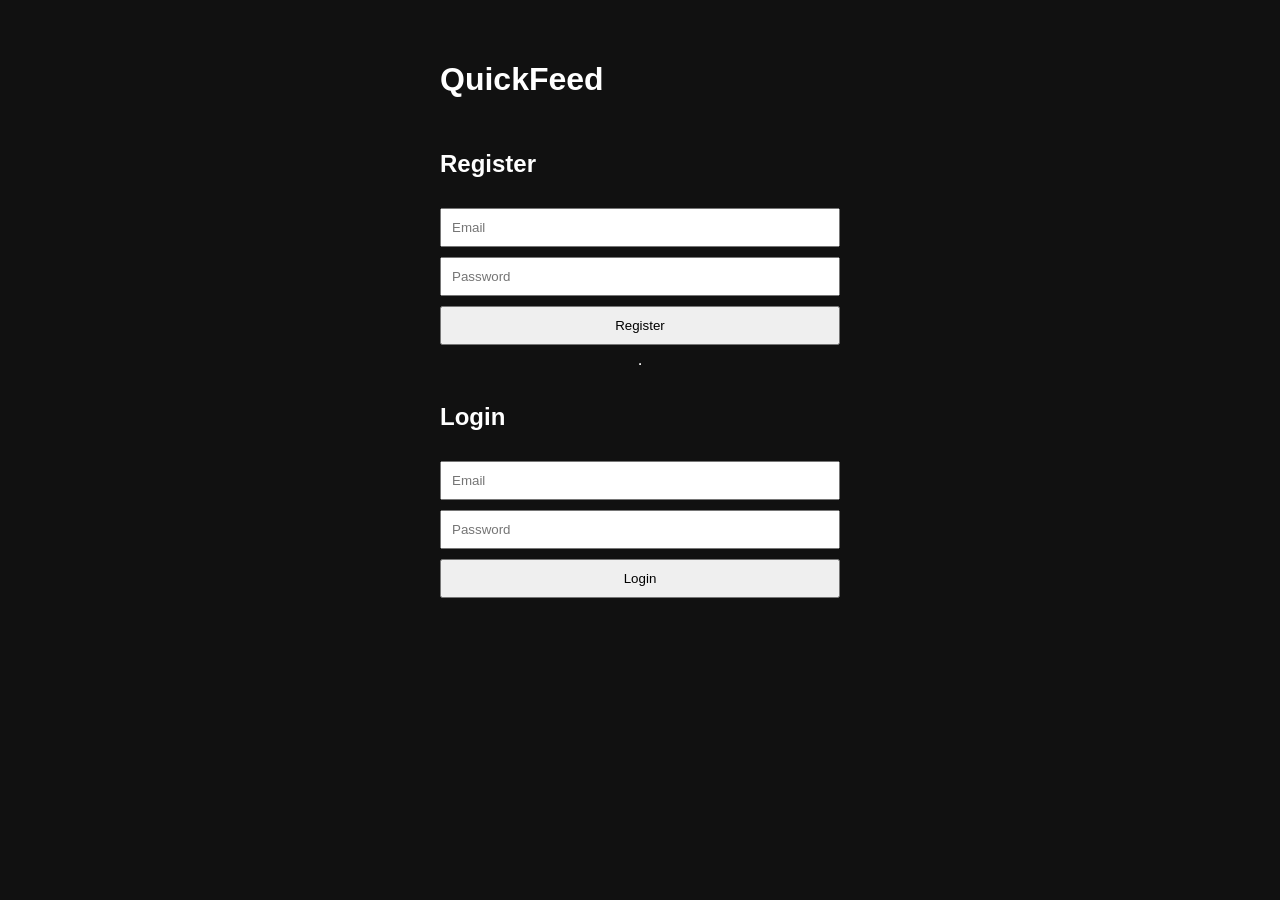
==== frontend/pages/dashboard.html @ 104908d1 "frontend simples completo" ====
<!DOCTYPE html>
<html lang="en">
<head>

  <meta charset="UTF-8">

  <meta
    name="viewport"
    content="width=device-width, initial-scale=1.0"
  >

  <title>Dashboard</title>

  <link rel="stylesheet" href="../css/style.css">

</head>

<body>

  <div class="container">

    <h1>Dashboard</h1>

    <button onclick="logout()">
      Logout
    </button>

    <hr>

    <h2>Create Company</h2>

    <input
      id="companyName"
      placeholder="Company Name"
    >

    <button onclick="createCompany()">
      Create Company
    </button>

    <hr>

    <h2>Your Companies</h2>

    <div id="companies"></div>

    <hr>

    <h2>Feedbacks</h2>S

    <div id="feedbacks"></div>

    <pre id="output"></pre>

  </div>

  <script src="../js/api.js"></script>
  <script src="../js/dashboard.js"></script>

</body>
</html>
---- frontend/css/style.css ----
body {
  font-family: Arial;
  background: #111;
  color: white;
}

.container {
  width: 400px;
  margin: 40px auto;

  display: flex;
  flex-direction: column;
  gap: 10px;
}

input,
button {
  padding: 10px;
}

button {
  cursor: pointer;
}
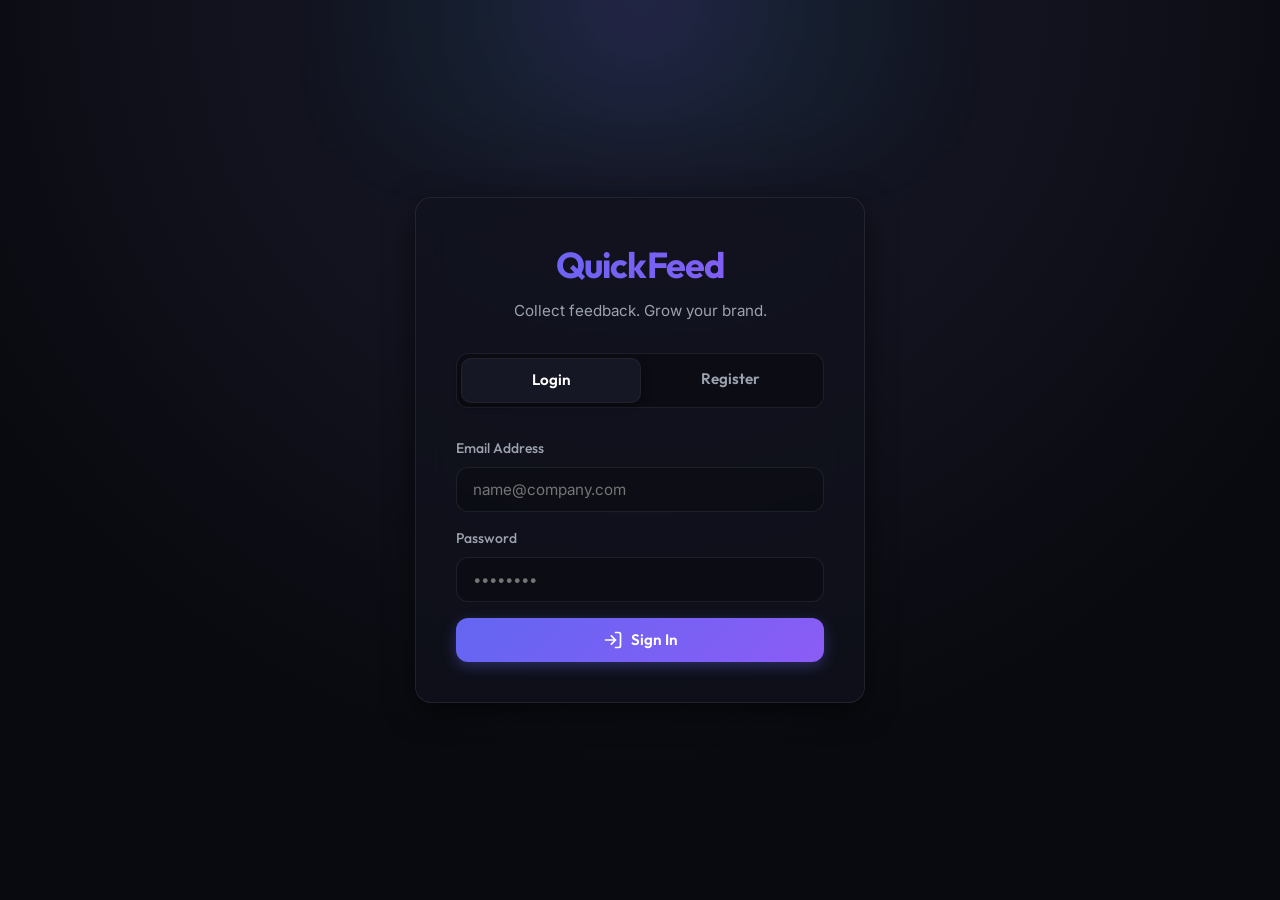
==== commit 9332be0a: "frontend melhorado" ====
--- a/frontend/pages/dashboard.html
+++ b/frontend/pages/dashboard.html
@@ -1,58 +1,81 @@
 <!DOCTYPE html>
 <html lang="en">
 <head>
-
   <meta charset="UTF-8">
-
-  <meta
-    name="viewport"
-    content="width=device-width, initial-scale=1.0"
-  >
-
-  <title>Dashboard</title>
-
+  <meta name="viewport" content="width=device-width, initial-scale=1.0">
+  <title>QuickFeed - Dashboard</title>
   <link rel="stylesheet" href="../css/style.css">
-
 </head>
-
 <body>
 
-  <div class="container">
+  <div class="hero-glow"></div>
 
-    <h1>Dashboard</h1>
+  <header class="container dashboard-header">
+    <div class="logo-container">
+      <svg width="28" height="28" viewBox="0 0 24 24" fill="none" xmlns="http://www.w3.org/2000/svg">
+        <path d="M12 2C6.48 2 2 6.48 2 12C2 17.52 6.48 22 12 22C17.52 22 22 17.52 22 12C22 6.48 17.52 2 12 2ZM13 17H11V15H13V17ZM13 13H11V7H13V13Z" fill="url(#logoGrad)" />
+        <defs>
+          <linearGradient id="logoGrad" x1="2" y1="2" x2="22" y2="22" gradientUnits="userSpaceOnUse">
+            <stop stop-color="#6366f1" />
+            <stop offset="1" stop-color="#8b5cf6" />
+          </linearGradient>
+        </defs>
+      </svg>
+      <span class="logo-text">QuickFeed</span>
+    </div>
+    
+    <div class="dashboard-user">
+      <span class="badge badge-primary">Workspace</span>
+      <button onclick="logout()" class="danger" style="padding: 8px 16px; font-size: 0.875rem;">
+        <svg width="16" height="16" viewBox="0 0 24 24" fill="none" stroke="currentColor" stroke-width="2.5" stroke-linecap="round" stroke-linejoin="round">
+          <path d="M9 21H5a2 2 0 0 1-2-2V5a2 2 0 0 1 2-2h4"></path>
+          <polyline points="16 17 21 12 16 7"></polyline>
+          <line x1="21" y1="12" x2="9" y2="12"></line>
+        </svg>
+        Logout
+      </button>
+    </div>
+  </header>
 
-    <button onclick="logout()">
-      Logout
-    </button>
+  <main class="container dashboard-grid">
+    <!-- Left Column: Company Management -->
+    <div style="display: flex; flex-direction: column; gap: 24px;">
+      <!-- Create Company Card -->
+      <section class="dashboard-pane glass-panel">
+        <h2>Create Company</h2>
+        <div class="form-group" style="margin-bottom: 8px;">
+          <label for="companyName">Company Name</label>
+          <input id="companyName" placeholder="e.g. Acme Corp">
+        </div>
+        <button onclick="createCompany()" class="primary">
+          <svg width="18" height="18" viewBox="0 0 24 24" fill="none" stroke="currentColor" stroke-width="2" stroke-linecap="round" stroke-linejoin="round">
+            <line x1="12" y1="5" x2="12" y2="19"></line>
+            <line x1="5" y1="12" x2="19" y2="12"></line>
+          </svg>
+          Create Company
+        </button>
+        <pre id="output"></pre>
+      </section>
 
-    <hr>
+      <!-- Your Companies Card -->
+      <section class="dashboard-pane glass-panel">
+        <h2>Your Companies</h2>
+        <div id="companies">
+          <!-- Dynamically filled -->
+        </div>
+      </section>
+    </div>
 
-    <h2>Create Company</h2>
-
-    <input
-      id="companyName"
-      placeholder="Company Name"
-    >
-
-    <button onclick="createCompany()">
-      Create Company
-    </button>
-
-    <hr>
-
-    <h2>Your Companies</h2>
-
-    <div id="companies"></div>
-
-    <hr>
-
-    <h2>Feedbacks</h2>S
-
-    <div id="feedbacks"></div>
-
-    <pre id="output"></pre>
-
-  </div>
+    <!-- Right Column: Feedbacks Logs -->
+    <section class="dashboard-pane glass-panel">
+      <h2>Feedbacks</h2>
+      <div id="feedbacks">
+        <p style="color: var(--text-muted); font-style: italic; text-align: center; padding: 20px 0;">
+          Select a company from the list to view its feedbacks.
+        </p>
+      </div>
+    </section>
+  </main>
 
   <script src="../js/api.js"></script>
   <script src="../js/dashboard.js"></script>
--- a/frontend/css/style.css
+++ b/frontend/css/style.css
@@ -1,24 +1,649 @@
+@import url('https://fonts.googleapis.com/css2?family=Inter:wght@300;400;500;600;700&family=Outfit:wght@400;500;600;700;800&display=swap');
+
+:root {
+  --bg-color: #090a0f;
+  --bg-gradient: radial-gradient(circle at 50% 0%, #1a1b2d 0%, #090a0f 70%);
+  --surface-color: rgba(17, 18, 28, 0.75);
+  --surface-hover: rgba(25, 27, 41, 0.85);
+  --border-color: rgba(255, 255, 255, 0.08);
+  --border-focus: rgba(99, 102, 241, 0.5);
+  
+  --primary-color: #6366f1;
+  --primary-gradient: linear-gradient(135deg, #6366f1 0%, #8b5cf6 100%);
+  --secondary-color: #06b6d4;
+  --secondary-gradient: linear-gradient(135deg, #06b6d4 0%, #3b82f6 100%);
+  
+  --text-primary: #ffffff;
+  --text-secondary: #9ca3af;
+  --text-muted: #6b7280;
+  
+  --success: #10b981;
+  --success-bg: rgba(16, 185, 129, 0.15);
+  --error: #f43f5e;
+  --error-bg: rgba(244, 63, 94, 0.15);
+  
+  --shadow-sm: 0 2px 8px rgba(0, 0, 0, 0.4);
+  --shadow-md: 0 8px 30px rgba(0, 0, 0, 0.5);
+  --shadow-lg: 0 15px 40px rgba(0, 0, 0, 0.6);
+  --shadow-glow: 0 0 20px rgba(99, 102, 241, 0.25);
+  
+  --transition-fast: 0.15s ease;
+  --transition-normal: 0.25s cubic-bezier(0.4, 0, 0.2, 1);
+  --radius-sm: 8px;
+  --radius-md: 12px;
+  --radius-lg: 16px;
+  --radius-full: 9999px;
+  
+  --font-heading: 'Outfit', -apple-system, BlinkMacSystemFont, "Segoe UI", Roboto, sans-serif;
+  --font-body: 'Inter', -apple-system, BlinkMacSystemFont, "Segoe UI", Roboto, sans-serif;
+}
+
+
+* {
+  box-sizing: border-box;
+  margin: 0;
+  padding: 0;
+}
 
 body {
-  font-family: Arial;
-  background: #111;
+  font-family: var(--font-body);
+  background-color: var(--bg-color);
+  background-image: var(--bg-gradient);
+  color: var(--text-primary);
+  min-height: 100vh;
+  line-height: 1.5;
+  -webkit-font-smoothing: antialiased;
+  display: flex;
+  flex-direction: column;
+}
+
+
+::-webkit-scrollbar {
+  width: 8px;
+  height: 8px;
+}
+
+::-webkit-scrollbar-track {
+  background: var(--bg-color);
+}
+
+::-webkit-scrollbar-thumb {
+  background: rgba(255, 255, 255, 0.1);
+  border-radius: var(--radius-full);
+}
+
+::-webkit-scrollbar-thumb:hover {
+  background: rgba(255, 255, 255, 0.2);
+}
+
+
+h1, h2, h3, h4 {
+  font-family: var(--font-heading);
+  font-weight: 700;
+  letter-spacing: -0.025em;
+  color: var(--text-primary);
+}
+
+p {
+  color: var(--text-secondary);
+}
+
+a {
+  color: var(--secondary-color);
+  text-decoration: none;
+  transition: color var(--transition-fast);
+}
+
+a:hover {
+  color: #22d3ee;
+  text-decoration: underline;
+}
+
+hr {
+  border: 0;
+  height: 1px;
+  background: var(--border-color);
+  margin: 20px 0;
+}
+
+
+.container {
+  width: 100%;
+  max-width: 1200px;
+  margin: 0 auto;
+  padding: 24px;
+  flex: 1;
+}
+
+
+.glass-panel {
+  background: var(--surface-color);
+  backdrop-filter: blur(16px);
+  -webkit-backdrop-filter: blur(16px);
+  border: 1px solid var(--border-color);
+  border-radius: var(--radius-lg);
+  box-shadow: var(--shadow-md);
+  transition: border-color var(--transition-normal), box-shadow var(--transition-normal);
+}
+
+.glass-panel:hover {
+  border-color: rgba(255, 255, 255, 0.15);
+}
+
+
+.form-group {
+  display: flex;
+  flex-direction: column;
+  gap: 8px;
+  margin-bottom: 16px;
+  width: 100%;
+}
+
+.form-group label {
+  font-size: 0.875rem;
+  font-weight: 500;
+  color: var(--text-secondary);
+  font-family: var(--font-heading);
+}
+
+input, textarea {
+  width: 100%;
+  padding: 12px 16px;
+  background: rgba(0, 0, 0, 0.2);
+  border: 1px solid var(--border-color);
+  border-radius: var(--radius-md);
+  color: var(--text-primary);
+  font-family: var(--font-body);
+  font-size: 0.95rem;
+  outline: none;
+  transition: border-color var(--transition-fast), box-shadow var(--transition-fast);
+}
+
+input:focus, textarea:focus {
+  border-color: var(--primary-color);
+  box-shadow: var(--shadow-glow);
+}
+
+textarea {
+  min-height: 120px;
+  resize: vertical;
+}
+
+
+button, .btn {
+  display: inline-flex;
+  align-items: center;
+  justify-content: center;
+  padding: 12px 24px;
+  border-radius: var(--radius-md);
+  font-family: var(--font-heading);
+  font-weight: 600;
+  font-size: 0.95rem;
+  border: none;
+  cursor: pointer;
+  transition: transform var(--transition-fast), box-shadow var(--transition-fast), opacity var(--transition-fast);
   color: white;
-}
-
-.container {
-  width: 400px;
-  margin: 40px auto;
-
+  gap: 8px;
+}
+
+button:active, .btn:active {
+  transform: scale(0.98);
+}
+
+button.primary, .btn-primary, button:not([class]) {
+  background: var(--primary-gradient);
+  box-shadow: 0 4px 14px rgba(99, 102, 241, 0.35);
+}
+
+button.primary:hover, .btn-primary:hover, button:not([class]):hover {
+  box-shadow: 0 6px 20px rgba(99, 102, 241, 0.45);
+  opacity: 0.95;
+}
+
+button.secondary, .btn-secondary {
+  background: var(--secondary-gradient);
+  box-shadow: 0 4px 14px rgba(6, 182, 212, 0.35);
+}
+
+button.secondary:hover, .btn-secondary:hover {
+  box-shadow: 0 6px 20px rgba(6, 182, 212, 0.45);
+  opacity: 0.95;
+}
+
+button.danger, .btn-danger {
+  background: linear-gradient(135deg, #f43f5e 0%, #e11d48 100%);
+  box-shadow: 0 4px 14px rgba(244, 63, 94, 0.35);
+}
+
+button.danger:hover, .btn-danger:hover {
+  box-shadow: 0 6px 20px rgba(244, 63, 94, 0.45);
+  opacity: 0.95;
+}
+
+
+.badge {
+  display: inline-flex;
+  align-items: center;
+  padding: 4px 12px;
+  border-radius: var(--radius-full);
+  font-size: 0.75rem;
+  font-weight: 600;
+  font-family: var(--font-heading);
+  text-transform: uppercase;
+  letter-spacing: 0.05em;
+  background: rgba(255, 255, 255, 0.08);
+  border: 1px solid rgba(255, 255, 255, 0.05);
+  color: var(--text-secondary);
+}
+
+.badge-slug {
+  background: rgba(6, 182, 212, 0.1);
+  color: var(--secondary-color);
+  border-color: rgba(6, 182, 212, 0.15);
+}
+
+.badge-primary {
+  background: rgba(99, 102, 241, 0.1);
+  color: var(--primary-color);
+  border-color: rgba(99, 102, 241, 0.15);
+}
+
+
+#output {
+  margin-top: 16px;
+  padding: 12px 16px;
+  border-radius: var(--radius-md);
+  font-family: var(--font-body);
+  font-size: 0.9rem;
+  white-space: pre-wrap;
+  word-break: break-word;
+  background: rgba(255, 255, 255, 0.05);
+  border: 1px solid var(--border-color);
+  color: var(--text-secondary);
+  transition: opacity var(--transition-normal);
+}
+
+#output:empty {
+  display: none;
+}
+
+
+.alert-error {
+  background-color: var(--error-bg) !important;
+  border-color: rgba(244, 63, 94, 0.2) !important;
+  color: var(--error) !important;
+}
+
+.alert-success {
+  background-color: var(--success-bg) !important;
+  border-color: rgba(16, 185, 129, 0.2) !important;
+  color: var(--success) !important;
+}
+
+
+
+.landing-nav {
+  display: flex;
+  justify-content: space-between;
+  align-items: center;
+  padding: 24px 0;
+  border-bottom: 1px solid var(--border-color);
+  margin-bottom: 60px;
+}
+
+.logo-container {
+  display: flex;
+  align-items: center;
+  gap: 10px;
+}
+
+.logo-text {
+  font-size: 1.5rem;
+  font-weight: 800;
+  background: linear-gradient(to right, #6366f1, #06b6d4);
+  -webkit-background-clip: text;
+  -webkit-text-fill-color: transparent;
+  font-family: var(--font-heading);
+}
+
+.hero-section {
   display: flex;
   flex-direction: column;
+  align-items: center;
+  text-align: center;
+  padding: 40px 0 80px 0;
+}
+
+.hero-title {
+  font-size: 3.5rem;
+  line-height: 1.1;
+  margin-bottom: 24px;
+  background: linear-gradient(to right, #ffffff, #9ca3af);
+  -webkit-background-clip: text;
+  -webkit-text-fill-color: transparent;
+}
+
+.hero-subtitle {
+  font-size: 1.25rem;
+  max-width: 600px;
+  margin-bottom: 40px;
+  color: var(--text-secondary);
+}
+
+.hero-glow {
+  position: absolute;
+  top: -150px;
+  left: 50%;
+  transform: translateX(-50%);
+  width: 600px;
+  height: 300px;
+  background: radial-gradient(circle, rgba(99, 102, 241, 0.15) 0%, rgba(6, 182, 212, 0.05) 50%, rgba(0,0,0,0) 100%);
+  z-index: -1;
+  pointer-events: none;
+  filter: blur(40px);
+}
+
+.features-grid {
+  display: grid;
+  grid-template-columns: repeat(auto-fit, minmax(300px, 1fr));
+  gap: 24px;
+  margin-bottom: 80px;
+}
+
+.feature-card {
+  padding: 32px;
+  text-align: left;
+}
+
+.feature-icon {
+  width: 48px;
+  height: 48px;
+  border-radius: var(--radius-md);
+  background: rgba(99, 102, 241, 0.1);
+  display: flex;
+  align-items: center;
+  justify-content: center;
+  color: var(--primary-color);
+  font-size: 1.5rem;
+  margin-bottom: 20px;
+}
+
+.feature-card h3 {
+  margin-bottom: 12px;
+  font-size: 1.25rem;
+}
+
+.landing-footer {
+  text-align: center;
+  padding: 40px 0;
+  border-top: 1px solid var(--border-color);
+  color: var(--text-muted);
+  font-size: 0.875rem;
+}
+
+
+
+.auth-wrapper {
+  min-height: 100vh;
+  display: flex;
+  align-items: center;
+  justify-content: center;
+  padding: 20px;
+  position: relative;
+  overflow: hidden;
+}
+
+.auth-card {
+  width: 100%;
+  max-width: 450px;
+  padding: 40px;
+  position: relative;
+  z-index: 1;
+}
+
+.auth-header {
+  text-align: center;
+  margin-bottom: 30px;
+}
+
+.auth-header h1 {
+  font-size: 2.25rem;
+  margin-bottom: 8px;
+  background: linear-gradient(to right, #6366f1, #8b5cf6);
+  -webkit-background-clip: text;
+  -webkit-text-fill-color: transparent;
+}
+
+.auth-header p {
+  font-size: 0.95rem;
+}
+
+
+.auth-tabs {
+  display: flex;
+  background: rgba(0, 0, 0, 0.25);
+  border-radius: var(--radius-md);
+  padding: 4px;
+  margin-bottom: 30px;
+  border: 1px solid var(--border-color);
+}
+
+.auth-tab {
+  flex: 1;
+  text-align: center;
+  padding: 10px;
+  font-family: var(--font-heading);
+  font-weight: 600;
+  font-size: 0.95rem;
+  color: var(--text-secondary);
+  cursor: pointer;
+  border-radius: calc(var(--radius-md) - 2px);
+  transition: all var(--transition-normal);
+}
+
+.auth-tab.active {
+  background: var(--surface-hover);
+  color: var(--text-primary);
+  box-shadow: var(--shadow-sm);
+  border: 1px solid rgba(255,255,255,0.05);
+}
+
+.auth-form-content {
+  display: none;
+}
+
+.auth-form-content.active {
+  display: flex;
+  flex-direction: column;
+  animation: fadeIn var(--transition-normal);
+}
+
+
+/* --- Dashboard Styling (dashboard.html) --- */
+.dashboard-header {
+  display: flex;
+  justify-content: space-between;
+  align-items: center;
+  padding: 20px 0;
+  border-bottom: 1px solid var(--border-color);
+  margin-bottom: 40px;
+}
+
+.dashboard-user {
+  display: flex;
+  align-items: center;
+  gap: 12px;
+}
+
+.dashboard-grid {
+  display: grid;
+  grid-template-columns: 1fr;
+  gap: 30px;
+  margin-bottom: 40px;
+}
+
+@media (min-width: 900px) {
+  .dashboard-grid {
+    grid-template-columns: 350px 1fr;
+  }
+}
+
+.dashboard-pane {
+  padding: 24px;
+  height: fit-content;
+  display: flex;
+  flex-direction: column;
+  gap: 20px;
+}
+
+.dashboard-pane h2 {
+  font-size: 1.35rem;
+  margin-bottom: 8px;
+  border-bottom: 1px solid var(--border-color);
+  padding-bottom: 8px;
+}
+
+
+#companies {
+  display: flex;
+  flex-direction: column;
+  gap: 16px;
+}
+
+.company-item {
+  padding: 20px;
+  background: rgba(255, 255, 255, 0.02);
+  border: 1px solid var(--border-color);
+  border-radius: var(--radius-md);
+  transition: all var(--transition-normal);
+}
+
+.company-item:hover {
+  background: rgba(255, 255, 255, 0.04);
+  transform: translateY(-2px);
+  border-color: rgba(99, 102, 241, 0.3);
+}
+
+.company-item-header {
+  display: flex;
+  justify-content: space-between;
+  align-items: flex-start;
+  margin-bottom: 12px;
   gap: 10px;
 }
 
-input,
-button {
-  padding: 10px;
-}
-
-button {
-  cursor: pointer;
-}+.company-item-header h3 {
+  font-size: 1.15rem;
+}
+
+.company-item-slug {
+  font-size: 0.85rem;
+  font-family: monospace;
+  margin-bottom: 16px;
+  display: flex;
+  align-items: center;
+  gap: 8px;
+}
+
+.company-item-actions {
+  display: flex;
+  gap: 12px;
+  align-items: center;
+}
+
+.company-item-actions a {
+  font-size: 0.9rem;
+  font-weight: 500;
+  display: inline-flex;
+  align-items: center;
+  gap: 6px;
+}
+
+.company-item-actions button {
+  padding: 8px 16px;
+  font-size: 0.85rem;
+}
+
+
+#feedbacks {
+  display: flex;
+  flex-direction: column;
+  gap: 12px;
+}
+
+.feedback-bubble {
+  padding: 16px 20px;
+  background: rgba(0, 0, 0, 0.2);
+  border: 1px solid var(--border-color);
+  border-radius: var(--radius-md);
+  position: relative;
+  animation: slideIn var(--transition-normal);
+}
+
+.feedback-bubble p {
+  color: var(--text-primary);
+  font-size: 0.95rem;
+  margin-bottom: 8px;
+  line-height: 1.6;
+}
+
+.feedback-bubble small {
+  color: var(--text-muted);
+  font-size: 0.75rem;
+  display: block;
+  text-align: right;
+}
+
+
+/* --- Public Brand Page Styling (company.html) --- */
+.brand-wrapper {
+  min-height: 100vh;
+  display: flex;
+  align-items: center;
+  justify-content: center;
+  padding: 20px;
+}
+
+.brand-card {
+  width: 100%;
+  max-width: 550px;
+  padding: 40px;
+  text-align: center;
+}
+
+.brand-card h1 {
+  font-size: 2.5rem;
+  margin-bottom: 8px;
+}
+
+.brand-card p#companySlug {
+  font-size: 1rem;
+  color: var(--secondary-color);
+  margin-bottom: 30px;
+  font-family: var(--font-heading);
+}
+
+.brand-card textarea {
+  margin-bottom: 20px;
+}
+
+.brand-card button {
+  width: 100%;
+}
+
+
+/* Animations */
+@keyframes fadeIn {
+  from { opacity: 0; transform: translateY(4px); }
+  to { opacity: 1; transform: translateY(0); }
+}
+
+@keyframes slideIn {
+  from { opacity: 0; transform: translateY(12px); }
+  to { opacity: 1; transform: translateY(0); }
+}
+
+/* Utility classes */
+.text-center { text-align: center; }
+.mt-4 { margin-top: 16px; }
+.mb-4 { margin-bottom: 16px; }
